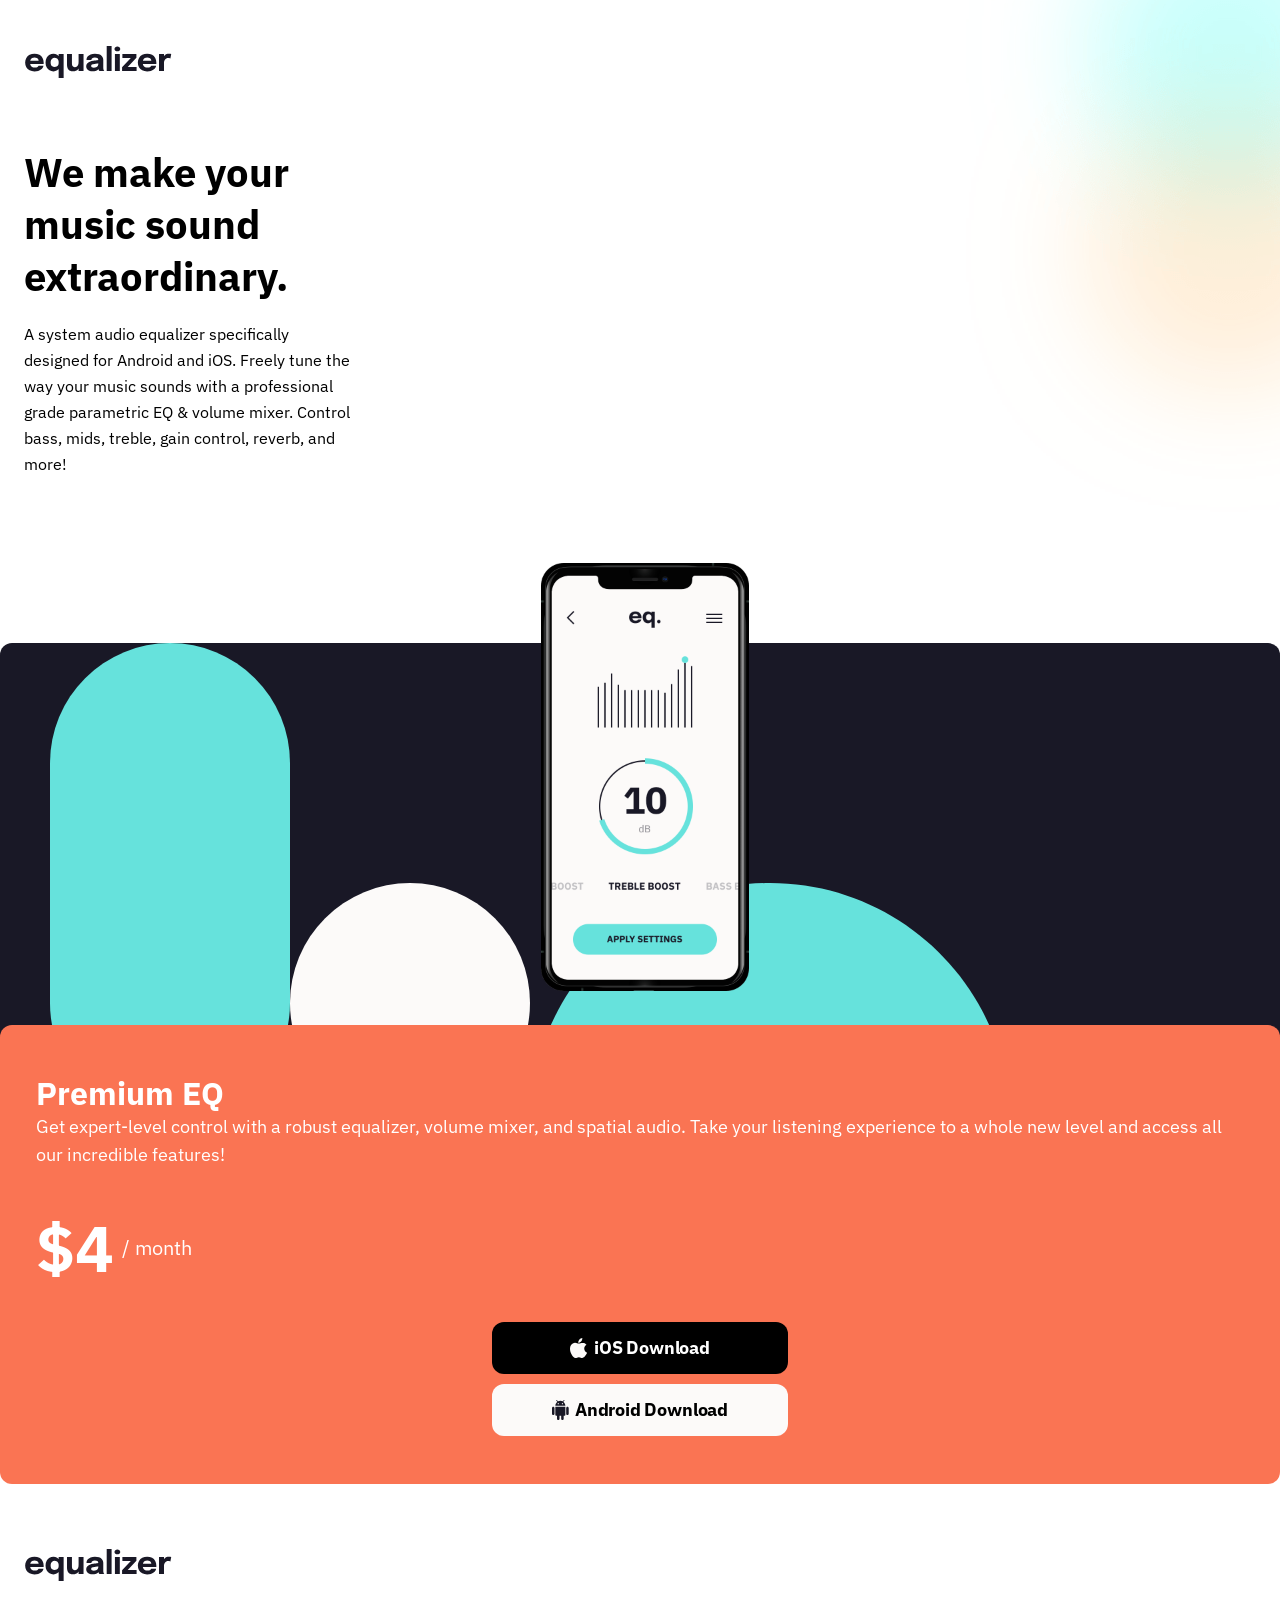
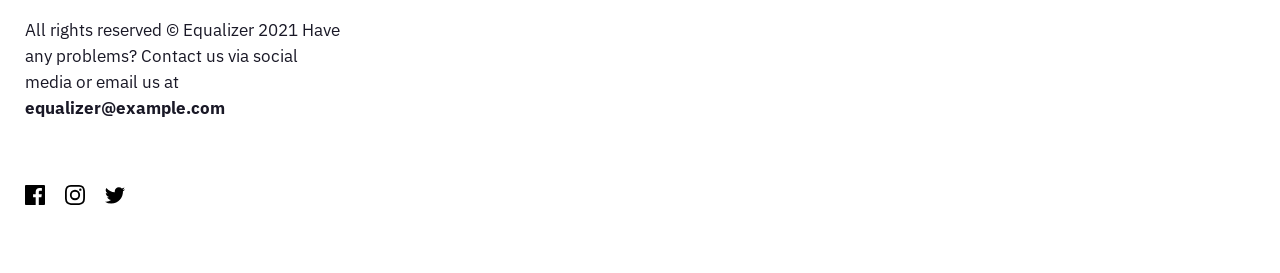
==== index.html @ bcf8c9b4 "fixed applouding bug" ====
<!DOCTYPE html>
<html lang="en">
  <head>
    <meta charset="UTF-8" />
    <meta name="viewport" content="width=device-width, initial-scale=1.0" />
    <link rel="icon" type="image/png" sizes="32x32" href="./assets/favicon-32x32.png" />
    <link rel="preconnect" href="https://fonts.googleapis.com" />
    <link rel="preconnect" href="https://fonts.gstatic.com" crossorigin />
    <link
      href="https://fonts.googleapis.com/css2?family=IBM+Plex+Sans:wght@400;600;700&display=swap"
      rel="stylesheet"
    />
    <link rel="stylesheet" href="style.css" />
    <title>Frontend Mentor | Equalizer landing page</title>
  </head>
  <body>
    <header>
      <a href="#" class="header">
        <img src="./assets/logo.svg" alt="logo" class="logo" />
      </a>
    </header>
    <main class="content">
      <section class="hero container">
        <h1 class="hero__section-title">We make your music sound extraordinary.</h1>
        <p class="hero__section-text">
          A system audio equalizer specifically designed for Android and iOS. Freely tune the way
          your music sounds with a professional grade parametric EQ & volume mixer. Control bass,
          mids, treble, gain control, reverb, and more!
        </p>
      </section>

      <section class="features">
        <div class="navy__container">
          <img src="./assets/illustration-app.png" class="illustration" alt="" />
        </div>
        <div class="orange__container">
          <div class="orange__content">
            <h2 class="features__title">Premium EQ</h2>
            <p class="features__text">
              Get expert-level control with a robust equalizer, volume mixer, and spatial audio.
              Take your listening experience to a whole new level and access all our incredible
              features!
            </p>
            <p class="price">$4 <span>/ month</span></p>
            <div class="buttons">
              <button class="btn ios-btn">
                <img src="./assets/icon-apple.svg" alt="apple logo" />
                iOS Download
              </button>
              <button class="btn android-btn">
                <img src="./assets/icon-android.svg" alt="andoird icon" />
                Android Download
              </button>
            </div>
          </div>
        </div>
      </section>

      <footer class="footer container">
        <img src="./assets/logo.svg" alt="" class="footer__logo" />

        <p>
          All rights reserved © Equalizer 2021 Have any problems? Contact us via social media or
          email us at
          <span>equalizer@example.com</span>
        </p>
        <div class="socials">
          <ul class="socials">
            <li>
              <svg width="20" height="20" xmlns="http://www.w3.org/2000/svg">
                <path
                  d="M18.896 0H1.104C.494 0 0 .494 0 1.104v17.793C0 19.506.494 20 1.104 20h9.58v-7.745H8.076V9.237h2.606V7.01c0-2.583 1.578-3.99 3.883-3.99 1.104 0 2.052.082 2.329.119v2.7h-1.598c-1.254 0-1.496.597-1.496 1.47v1.928h2.989l-.39 3.018h-2.6V20h5.098c.608 0 1.102-.494 1.102-1.104V1.104C20 .494 19.506 0 18.896 0Z"
                />
              </svg>
            </li>
            <li>
              <svg width="20" height="20" xmlns="http://www.w3.org/2000/svg">
                <path
                  d="M10 1.802c2.67 0 2.987.01 4.042.059 2.71.123 3.975 1.409 4.099 4.099.048 1.054.057 1.37.057 4.04 0 2.672-.01 2.988-.057 4.042-.124 2.687-1.387 3.975-4.1 4.099-1.054.048-1.37.058-4.041.058-2.67 0-2.987-.01-4.04-.058-2.718-.124-3.977-1.416-4.1-4.1-.048-1.054-.058-1.37-.058-4.041 0-2.67.01-2.986.058-4.04.124-2.69 1.387-3.977 4.1-4.1 1.054-.048 1.37-.058 4.04-.058ZM10 0C7.284 0 6.944.012 5.877.06 2.246.227.227 2.242.061 5.877.01 6.944 0 7.284 0 10s.012 3.057.06 4.123c.167 3.632 2.182 5.65 5.817 5.817 1.067.048 1.407.06 4.123.06s3.057-.012 4.123-.06c3.629-.167 5.652-2.182 5.816-5.817.05-1.066.061-1.407.061-4.123s-.012-3.056-.06-4.122C19.777 2.249 17.76.228 14.124.06 13.057.01 12.716 0 10 0Zm0 4.865a5.135 5.135 0 1 0 0 10.27 5.135 5.135 0 0 0 0-10.27Zm0 8.468a3.333 3.333 0 1 1 0-6.666 3.333 3.333 0 0 1 0 6.666Zm5.338-9.87a1.2 1.2 0 1 0 0 2.4 1.2 1.2 0 0 0 0-2.4Z"
                />
              </svg>
            </li>
            <li>
              <svg width="20" height="17" xmlns="http://www.w3.org/2000/svg">
                <path
                  d="M20 2.172a8.192 8.192 0 0 1-2.357.646 4.11 4.11 0 0 0 1.805-2.27 8.22 8.22 0 0 1-2.606.996A4.096 4.096 0 0 0 13.847.248c-2.65 0-4.596 2.472-3.998 5.037A11.648 11.648 0 0 1 1.392 1a4.109 4.109 0 0 0 1.27 5.478 4.086 4.086 0 0 1-1.858-.513c-.045 1.9 1.318 3.679 3.291 4.075a4.113 4.113 0 0 1-1.853.07 4.106 4.106 0 0 0 3.833 2.849A8.25 8.25 0 0 1 0 14.658a11.616 11.616 0 0 0 6.29 1.843c7.618 0 11.923-6.434 11.663-12.205A8.354 8.354 0 0 0 20 2.172Z"
                />
              </svg>
            </li>
          </ul>
        </div>
      </footer>
    </main>
  </body>
</html>
---- style.css ----
*,
*::before,
*::after {
  margin: 0;
  padding: 0;
  box-sizing: border-box;
  font-family: "IBM Plex Sans", sans-serif;
}

a {
  text-decoration: none;
  color: inherit;
}

.container {
  margin: 0 24px;
  max-width: 1200px;
}

ul {
  list-style: none;
}
/* Content style */
body {
  background-image: url("./assets/bg-main-mobile.png");
  background-position: top -240px right -240px;
  background-repeat: no-repeat;
  width: 100vw;
}

header {
  margin-top: 45px;
  margin-left: 25px;
}

.hero {
  margin-top: 64px;
  max-width: 327px;
}

.hero__section-title {
  font-size: 40px;
}

.hero__section-text {
  margin-top: 20px;
  line-height: 162.5%;
}

.img-container {
  max-width: 330px;
}

/* Features section */

.features {
  margin-top: 166px;
  text-align: center;
}

.navy__container {
  background-color: #191826;
  border-radius: 12px;
  background-image: url("./assets/bg-pattern-2.svg");
  background-position: 50px top;
  background-size: 75%;
  background-repeat: no-repeat;
}

.illustration {
  max-width: 208px;
  width: 100%;
  transform: translate(5px, -80px);
}

.orange__container {
  background-color: #fa7453;
  margin-top: -50px;
  border-radius: 12px;
}

.orange__content {
  padding: 48px 36px;
  display: flex;
  flex-direction: column;
  text-align: start;
  color: #fff;
}

.features__title {
  font-size: 32px;
  line-height: 40px;
}

.features__text {
  font-size: 18px;
  line-height: 28px;
  margin-bottom: 36px;
}

.buttons {
  display: flex;
  flex-direction: column;
  align-items: center;
  gap: 10px;
}

.btn {
  padding: 10px 30px;
  max-width: 296px;
  width: 100%;
  outline: none;
  border: none;
  cursor: pointer;
}

.ios-btn,
.android-btn {
  display: flex;
  justify-content: center;
  align-items: center;
  gap: 6px;
  font-weight: 700;
  font-size: 18px;
  line-height: 32px;
  letter-spacing: -0.18px;
  border-radius: 12px;
}

.ios-btn:hover {
  background-color: #66e2dc;
}

.android-btn:hover {
  background-color: #ffb964;
}
.price {
  font-size: 65px;
  font-weight: 700;
  display: flex;
  align-items: center;
  gap: 8px;
  margin-bottom: 32px;
}

.price span {
  font-size: 20px;
  font-weight: 400;
}

.ios-btn {
  background-color: black;
  color: white;
}

.android-btn {
  background-color: #fcfaf9;
}

/* Footer */
.footer {
  margin: 64px 25px;
}
.footer__logo {
  margin-bottom: 32px;
}

footer p {
  max-width: 315px;
  display: flex;
  align-items: start;
  flex-direction: column;
  color: #191826;
  font-size: 17px;
  line-height: 26px;
  margin-bottom: 64px;
}

footer p span {
  font-weight: 700;
}

.socials {
  display: flex;
  gap: 20px;
  align-items: center;
}

.socials li {
  cursor: pointer;
}

svg:hover,
li:target {
  fill: #fa7453;
}
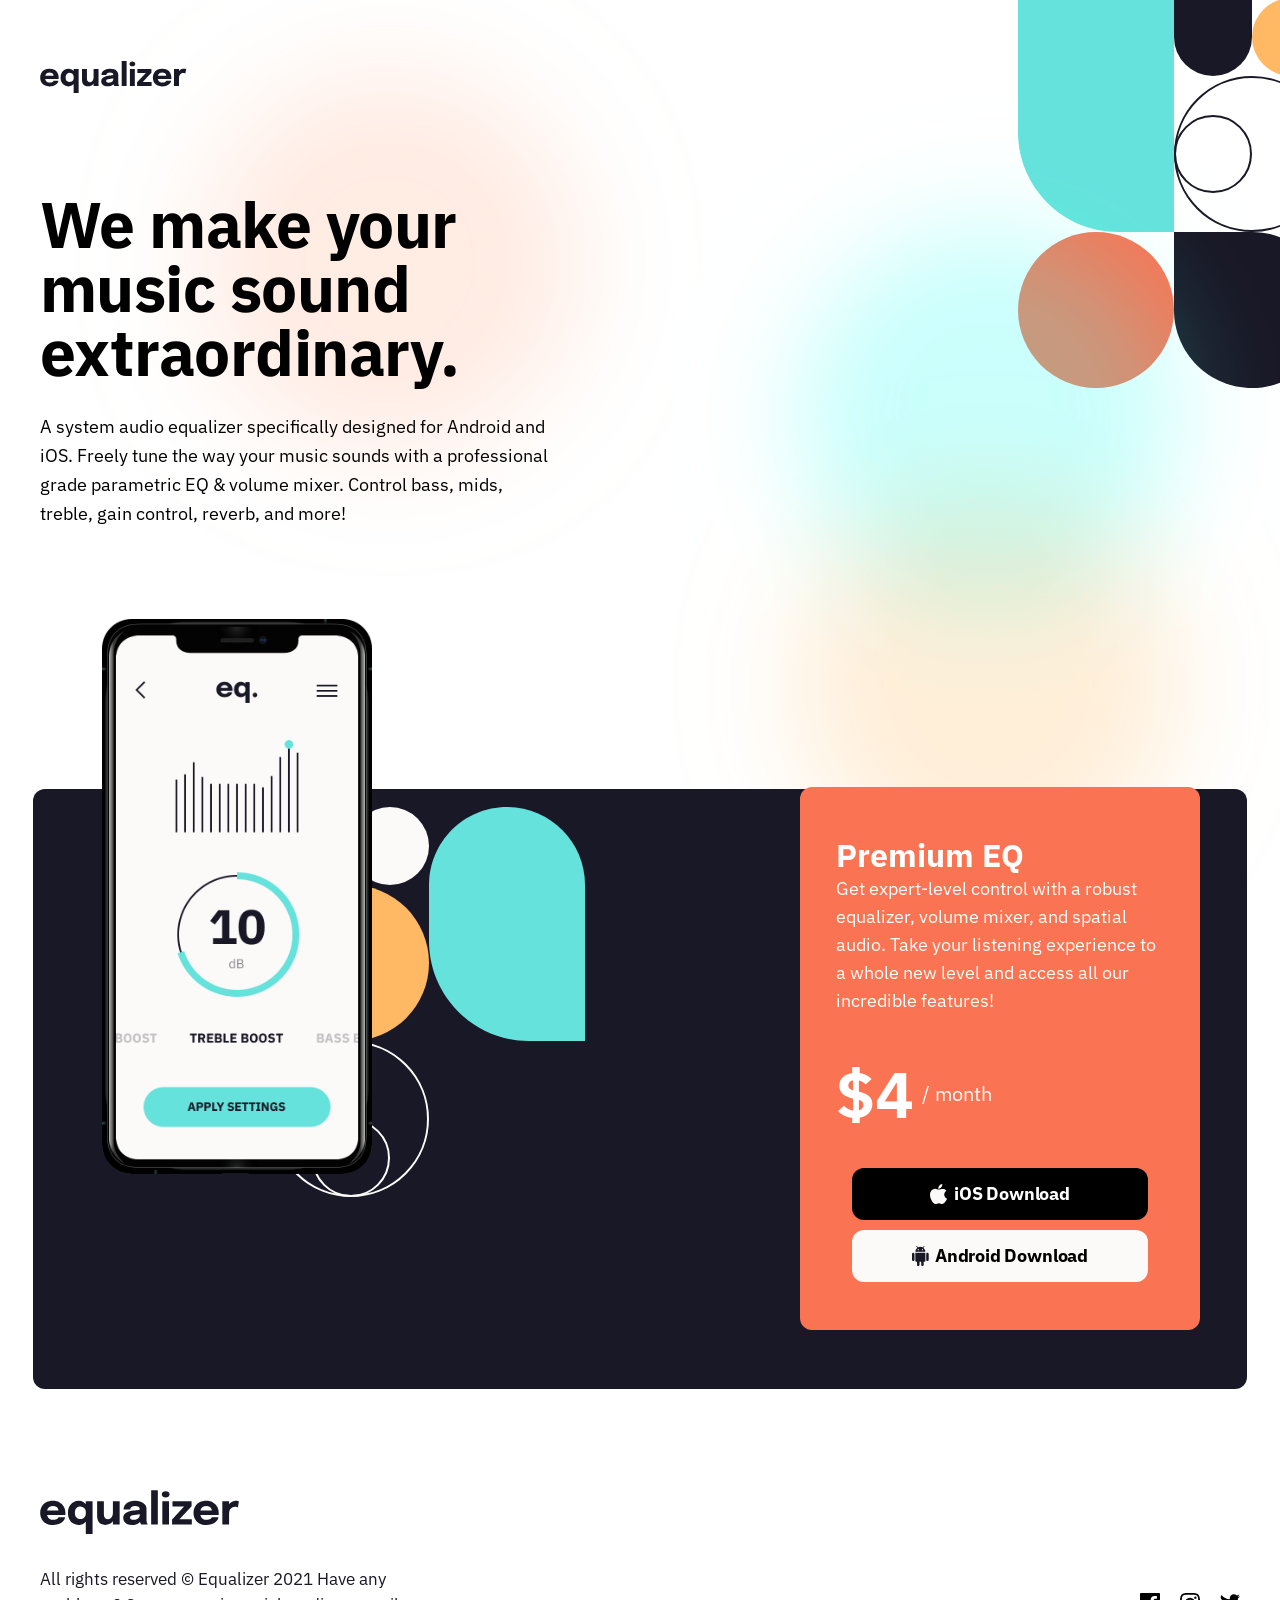
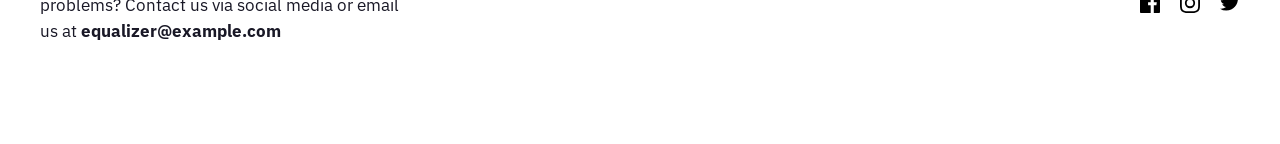
==== commit 6f3ee4d7: "finished tablet responsive" ====
--- a/index.html
+++ b/index.html
@@ -59,12 +59,12 @@
       <footer class="footer container">
         <img src="./assets/logo.svg" alt="" class="footer__logo" />
 
-        <p>
-          All rights reserved © Equalizer 2021 Have any problems? Contact us via social media or
-          email us at
-          <span>equalizer@example.com</span>
-        </p>
-        <div class="socials">
+        <div class="footer__text-content">
+          <p>
+            All rights reserved © Equalizer 2021 Have any problems? Contact us via social media or
+            email us at
+            <span>equalizer@example.com</span>
+          </p>
           <ul class="socials">
             <li>
               <svg width="20" height="20" xmlns="http://www.w3.org/2000/svg">
--- a/style.css
+++ b/style.css
@@ -25,7 +25,6 @@
   background-image: url("./assets/bg-main-mobile.png");
   background-position: top -240px right -240px;
   background-repeat: no-repeat;
-  width: 100vw;
 }
 
 header {
@@ -194,3 +193,87 @@
 li:target {
   fill: #fa7453;
 }
+
+@media (min-width: 768px) {
+  body {
+    background-image: url("./assets/bg-main-tablet.png"), url("./assets/bg-pattern-1.svg");
+    background-position: top -80px right -50px;
+  }
+
+  header {
+    margin-left: 40px;
+    margin-top: 60px;
+  }
+
+  .container {
+    margin: 0 40px;
+  }
+
+  .hero {
+    margin-top: 90px;
+    max-width: 520px;
+  }
+
+  .hero__section-title {
+    width: 100%;
+    line-height: 100%;
+    font-size: 64px;
+    letter-spacing: -0.527px;
+    margin-bottom: 28px;
+    margin-top: 95px;
+  }
+
+  .hero__section-text {
+    font-size: 18px;
+    width: 99%;
+    margin-bottom: 160px;
+  }
+
+  .navy__container {
+    position: relative;
+    margin: 0 33px;
+    height: 600px;
+    background-size: auto;
+    background-position: 240px -60px;
+  }
+  .illustration {
+    min-width: 270px;
+    position: absolute;
+    left: 64px;
+    top: -90px;
+  }
+  .features {
+    margin-top: 260px;
+  }
+
+  .orange__container {
+    position: absolute;
+    max-width: 400px;
+    right: 80px;
+    bottom: -430px;
+    /* display: none; */
+  }
+
+  footer.footer {
+    margin: 100px 40px;
+    display: flex;
+    flex-direction: column;
+
+    align-items: space-between;
+  }
+  .footer__logo {
+    width: 200px;
+  }
+
+  .footer__text-content {
+    display: flex;
+    align-items: center;
+    justify-content: space-between;
+  }
+
+  footer p {
+    display: inline;
+    max-width: 366px;
+    margin-bottom: 0;
+  }
+}
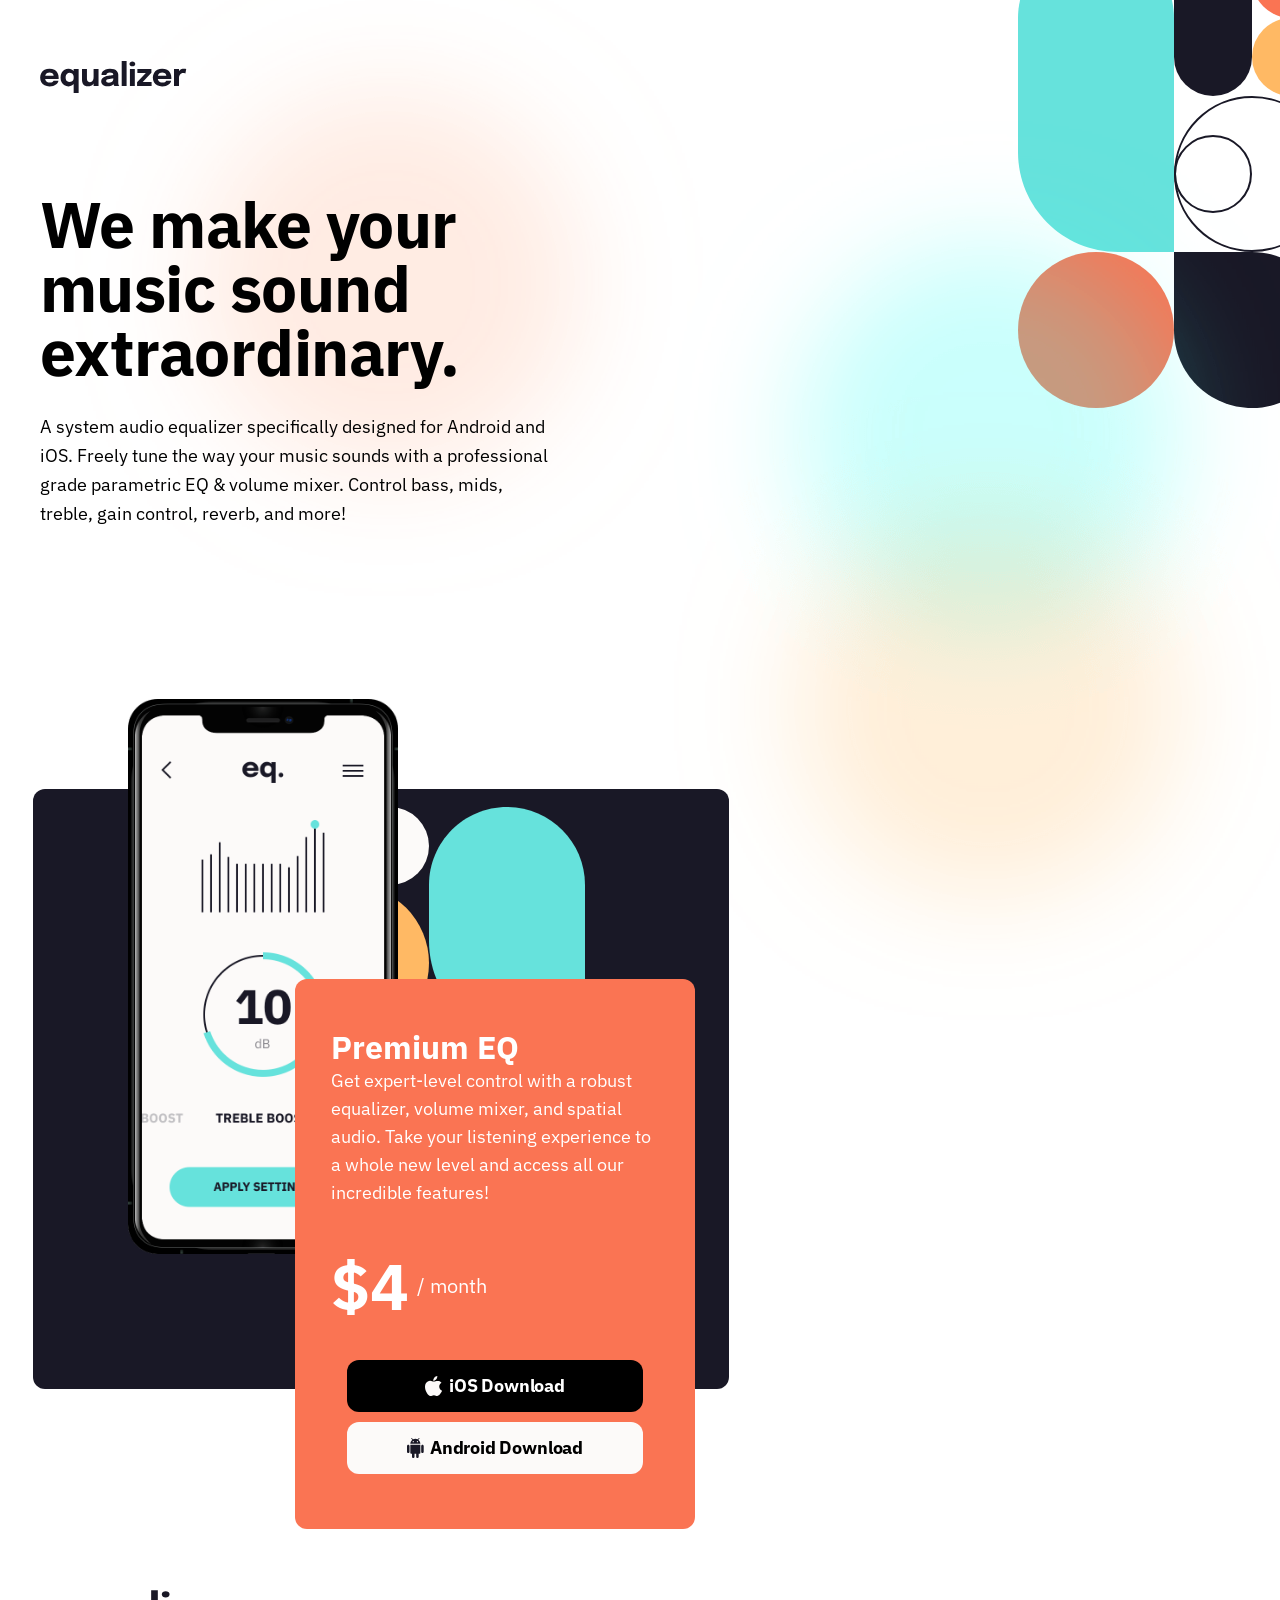
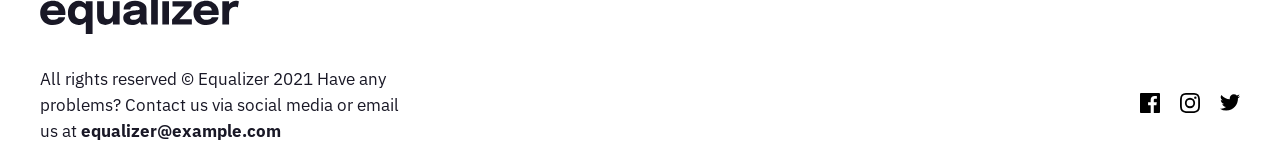
==== commit 6d01c5bc: "fixed little issues" ====
--- a/index.html
+++ b/index.html
@@ -14,6 +14,7 @@
     <title>Frontend Mentor | Equalizer landing page</title>
   </head>
   <body>
+    <div class="div"></div>
     <header>
       <a href="#" class="header">
         <img src="./assets/logo.svg" alt="logo" class="logo" />
@@ -32,25 +33,25 @@
       <section class="features">
         <div class="navy__container">
           <img src="./assets/illustration-app.png" class="illustration" alt="" />
-        </div>
-        <div class="orange__container">
-          <div class="orange__content">
-            <h2 class="features__title">Premium EQ</h2>
-            <p class="features__text">
-              Get expert-level control with a robust equalizer, volume mixer, and spatial audio.
-              Take your listening experience to a whole new level and access all our incredible
-              features!
-            </p>
-            <p class="price">$4 <span>/ month</span></p>
-            <div class="buttons">
-              <button class="btn ios-btn">
-                <img src="./assets/icon-apple.svg" alt="apple logo" />
-                iOS Download
-              </button>
-              <button class="btn android-btn">
-                <img src="./assets/icon-android.svg" alt="andoird icon" />
-                Android Download
-              </button>
+          <div class="orange__container">
+            <div class="orange__content">
+              <h2 class="features__title">Premium EQ</h2>
+              <p class="features__text">
+                Get expert-level control with a robust equalizer, volume mixer, and spatial audio.
+                Take your listening experience to a whole new level and access all our incredible
+                features!
+              </p>
+              <p class="price">$4 <span>/ month</span></p>
+              <div class="buttons">
+                <button class="btn ios-btn">
+                  <img src="./assets/icon-apple.svg" alt="apple logo" />
+                  iOS Download
+                </button>
+                <button class="btn android-btn">
+                  <img src="./assets/icon-android.svg" alt="andoird icon" />
+                  Android Download
+                </button>
+              </div>
             </div>
           </div>
         </div>
--- a/style.css
+++ b/style.css
@@ -62,20 +62,27 @@
   border-radius: 12px;
   background-image: url("./assets/bg-pattern-2.svg");
   background-position: 50px top;
-  background-size: 75%;
+  background-size: 280px;
   background-repeat: no-repeat;
+  position: relative;
+  width: 100%;
+  height: 600px;
 }
 
 .illustration {
-  max-width: 208px;
-  width: 100%;
-  transform: translate(5px, -80px);
+  width: 208px;
+  position: absolute;
+  top: -100px;
+  transform: translateX(-50%);
+  left: 50%;
 }
 
 .orange__container {
   background-color: #fa7453;
   margin-top: -50px;
   border-radius: 12px;
+  position: absolute;
+  bottom: -320px;
 }
 
 .orange__content {
@@ -158,7 +165,7 @@
 
 /* Footer */
 .footer {
-  margin: 64px 25px;
+  margin-top: 390px;
 }
 .footer__logo {
   margin-bottom: 32px;
@@ -197,7 +204,7 @@
 @media (min-width: 768px) {
   body {
     background-image: url("./assets/bg-main-tablet.png"), url("./assets/bg-pattern-1.svg");
-    background-position: top -80px right -50px;
+    background-position: top -60px right -50px;
   }
 
   header {
@@ -230,16 +237,15 @@
   }
 
   .navy__container {
-    position: relative;
     margin: 0 33px;
     height: 600px;
+    width: 696px;
     background-size: auto;
     background-position: 240px -60px;
   }
   .illustration {
     min-width: 270px;
-    position: absolute;
-    left: 64px;
+    left: 230px;
     top: -90px;
   }
   .features {
@@ -249,17 +255,17 @@
   .orange__container {
     position: absolute;
     max-width: 400px;
-    right: 80px;
-    bottom: -430px;
-    /* display: none; */
-  }
-
-  footer.footer {
-    margin: 100px 40px;
+    height: 550px;
+    top: 240px;
+    left: 262px;
+  }
+
+  .footer {
+    margin-top: 200px;
     display: flex;
     flex-direction: column;
-
     align-items: space-between;
+    /* display: none; */
   }
   .footer__logo {
     width: 200px;
@@ -277,3 +283,53 @@
     margin-bottom: 0;
   }
 }
+
+@media screen and (min-width: 1440px) {
+  body {
+    background-image: url("./assets/bg-main-desktop.png"), url("/assets/bg-pattern-1.svg");
+  }
+
+  .header {
+    margin: 62px 160px;
+  }
+
+  .container {
+    margin: 0 160px;
+  }
+
+  .navy__container {
+    margin: 0 160px;
+    background-position: 220px -40px;
+    width: 1120px;
+  }
+
+  .illustration {
+    top: -80px;
+    left: 180px;
+  }
+  .hero {
+    max-width: 1020px;
+  }
+
+  .hero h1 {
+    font-size: 88px;
+  }
+
+  .hero__section-text {
+    max-width: 825px;
+    font-size: 20px;
+    margin-top: 40px;
+  }
+
+  .orange__container {
+    top: 140px;
+    left: 470px;
+  }
+  .features__title {
+    margin-bottom: 22px;
+  }
+
+  footer.footer {
+    margin: 100px 160px;
+  }
+}
